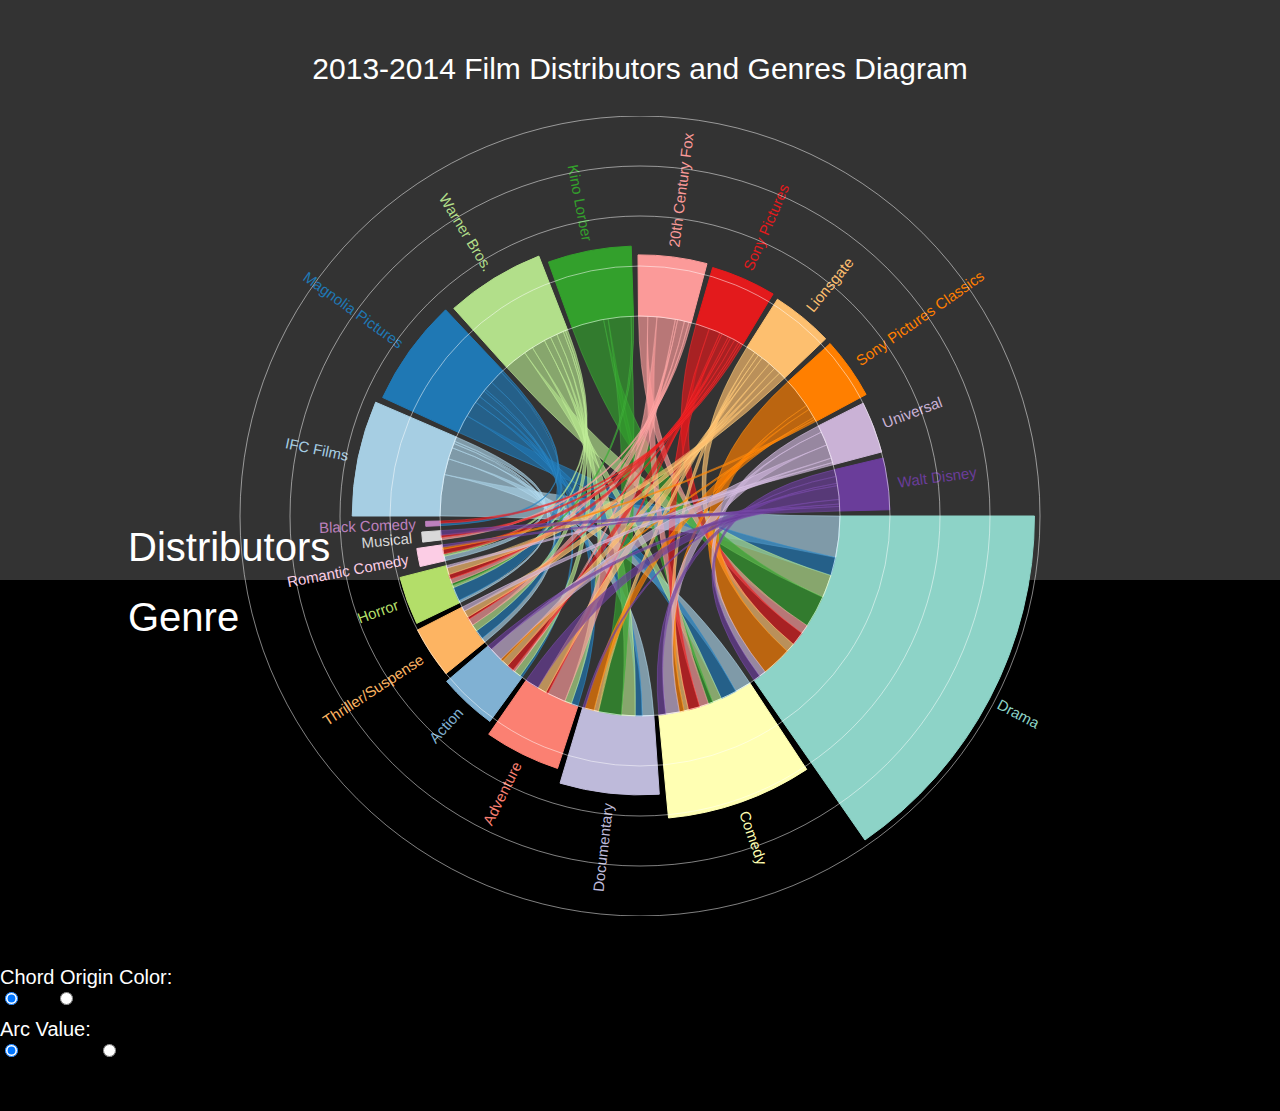
==== challenges/movies/index.html @ f397fecd "Chord Diagram" ====
<!DOCTYPE html>
<html lang="en">

<head>
  <meta http-equiv="Content-Type" content="text/html; charset=UTF-8"/>
  <meta name="viewport" content="width=device-width, initial-scale=1, maximum-scale=1.0"/>
  <title>Theodore Chin - Movie Genre and Distribution</title>
  <link rel='shortcut icon' href='/Portfolio/src/img/favicon.ico' type='image/x-icon'/ >
  <!-- CSS  -->
  <link href="https://fonts.googleapis.com/icon?family=Material+Icons" rel="stylesheet">
  <link href="/Portfolio/css/materialize.css" type="text/css" rel="stylesheet" media="screen,projection"/>
  <link href="/Portfolio/css/style.css" type="text/css" rel="stylesheet" media="screen,projection"/>

  <link rel="stylesheet" type="text/css" href="index.css">
  <link rel="stylesheet" href="jquery-ui/jquery-ui.css">
  <link rel="stylesheet" href="jqueryslider/css/iThing.css" type="text/css" />

  <!-- Required scripts -->
  <script src="jquery-ui/external/jquery/jquery.js"></script>
  <script src="jquery-ui/jquery-ui.min.js"></script>
  <script src="d3/d3.min.js"></script>
  <script src="jqueryslider/jQDateRangeSlider-min.js"></script>
  <script src="PapaParse/papaparse.min.js"></script>
  <script src="linqjs/dist/linq.js"></script>
  <!-- Visualization scripts -->
  <script src="chordchart.js"></script>
  <script src="linqtest.js"></script>
  <script src="ui.js"></script>
</head>

<body>
  <!--Navbar-->
  <nav role="navigation" id="layout-navbar">
  </nav>

  <!--Content-->
  <br>
  <br>
  <div id="rectangle">
    <p id="distLabel">Distributors</p>
    <p id="genreLabel">Genre</p>
  </div>
  <div id="header">2013-2014 Film Distributors and Genres Diagram</div>
  <div class="container">
    <div class="row">
      <div class="col m10">
        <div id="chart"></div>
      </div> 
      <div class="col m2">
        <div id="toggles">
          <div id="radioColor">
            <span id="colorButton">Chord Origin Color:</span>
            <br>
              <input type="radio" id="radioMovie" name="radioColor" checked="checked"><label for="radioMovie">Movies</label>
              <input type="radio" id="radioGenre" name="radioColor"><label for="radioGenre">Genre</label>
          </div>
          <br>
          <div id="radioValue">
            <span id="colorButton">Arc Value:</span>
            <br>
              <input type="radio" id="radioFilmCount" name="radioValue" checked="checked"><label for="radioFilmCount">Films Distributed</label>
              <input type="radio" id="radioGross" name="radioValue"><label for="radioGross">Total Grossing</label>
          </div>
          <div id="details">
          </div>
          <br>
          <br>
        </div>
      </div>
    </div>
  </div>

  <!--Footer-->
  <div id="layout-footer">
  </div>

  <!--  Scripts-->
  <script src="https://code.jquery.com/jquery-2.1.1.min.js"></script>
  <script src="/Portfolio/js/init.js"></script>
  <script src="/Portfolio/js/materialize.js"></script>

  </body>
</html>
---- challenges/movies/index.css ----
body {
  font: 10px sans-serif;
  background-color: #000;
  margin: 0px;
}

.chord path {
  fill-opacity: .67;
  stroke: #000;
  stroke-width: .5px;
}

#header {
    text-align: center;
    margin: 0 auto;
    font-size: 3em;
    padding: 1em;
}

#rectangle {
    position: absolute;
    background-color: #333;
    height: 580px;
    width: 100%;
    left: 0px;
    top: 0px;
    z-index:-1;
}

#distLabel {
  bottom: 10px;
}

#genreLabel {
  bottom: -60px;
}

#distLabel, #genreLabel {
  font-size: 40px;
  position: absolute;
  margin: 0px;
  left: 10%;
}

#chart {
	width: 1000px;
	height: 800px;
	margin: auto;
  margin-bottom: 50px;
}

#ui {
	padding: 50px;
}

#colorButton {
    font-size: 2em;
    margin-bottom: 1em;
}

#toggles {
    right: 25px;
    top: 80px;
    width: 250px;
}

.arcs {
  cursor: pointer;
}

#details {
    font-size: 11pt;
    margin-top: 10px;
    padding: 10px;
}

table, th, td {
    border: 1px solid #999;
    border-collapse: collapse;
    padding: 3px;
    background-color: #888;
}
td {
    text-align: right;
}

h2 {
  font-size: 14pt;
  text-decoration: underline;
}

#details, #colorButton, #header, #distLabel, #genreLabel {
  color: white;
}
---- challenges/movies/jqueryslider/css/iThing.css ----
/**
 * Theme for jQRangeSlider
 * Inspired by http://cssdeck.com/item/381/itunes-10-storage-bar
 *        and http://cssdeck.com/item/276/pure-css-arrow-with-border-tooltip
 */

.ui-rangeSlider{
  height: 30px;
  padding-top: 40px;
}

.ui-rangeSlider,
.ui-rangeSlider-container,
.ui-rangeSlider-arrow{
  -webkit-box-sizing:content-box;
     -moz-box-sizing:content-box;
          box-sizing:content-box;
}

.ui-rangeSlider-withArrows .ui-rangeSlider-container{
  margin: 0 15px;
}

.ui-rangeSlider-withArrows .ui-rangeSlider-container,
.ui-rangeSlider-noArrow .ui-rangeSlider-container,
.ui-rangeSlider-arrow{
  -webkit-box-shadow: inset 0px 4px 6px -2px RGBA(0,0,0,0.5);
     -moz-box-shadow: inset 0px 4px 6px -2px RGBA(0,0,0,0.5);
          box-shadow: inset 0px 4px 6px -2px RGBA(0,0,0,0.5);
}

.ui-rangeSlider-disabled.ui-rangeSlider-withArrows .ui-rangeSlider-container,
.ui-rangeSlider-disabled.ui-rangeSlider-noArrow .ui-rangeSlider-container,
.ui-rangeSlider-disabled .ui-rangeSlider-arrow{
  -webkit-box-shadow: inset 0px 4px 6px -2px RGBA(0,0,0,0.3);
     -moz-box-shadow: inset 0px 4px 6px -2px RGBA(0,0,0,0.3);
          box-shadow: inset 0px 4px 6px -2px RGBA(0,0,0,0.3);
}

.ui-rangeSlider-noArrow .ui-rangeSlider-container{
  -moz-border-radius: 4px;
  border-radius: 4px;
  border-left: solid 1px #515862;
  border-right: solid 1px #515862;
}

.ui-rangeSlider-disabled.ui-rangeSlider-noArrow .ui-rangeSlider-container{
  border-color: #8490a3;
}

.ui-rangeSlider-container,
.ui-rangeSlider-arrow{
 	height: 30px;

  border-top: solid 1px #232a32;
  border-bottom: solid 1px #6a7179;
}

.ui-rangeSlider-disabled .ui-rangeSlider-container,
.ui-rangeSlider-disabled .ui-rangeSlider-arrow{
  border-top-color: #49576b;
  border-bottom-color: #9ca7b3;
}

.ui-rangeSlider-container,
.ui-rangeSlider-arrow,
.ui-rangeSlider-label{
  background: #67707F;
  background: -moz-linear-gradient(top, #67707F 0%, #888DA0 100%);
  background: -webkit-gradient(linear, left top, left bottom, color-stop(0%,#67707F), color-stop(100%,#888DA0));
}

.ui-rangeSlider-disabled .ui-rangeSlider-container,
.ui-rangeSlider-disabled .ui-rangeSlider-arrow,
.ui-rangeSlider-disabled .ui-rangeSlider-label{
  background: #95a4bd;
  background: -moz-linear-gradient(top, #95a4bd 0%, #b2bbd8 100%);
  background: -webkit-gradient(linear, left top, left bottom, color-stop(0%,#95a4bd), color-stop(100%,#b2bbd8));
}

.ui-rangeSlider-arrow{
  width:14px;
  cursor:pointer;
}

.ui-rangeSlider-leftArrow{
  border-radius:4px 0 0 4px;
  border-left: solid 1px #515862;
}

.ui-rangeSlider-disabled .ui-rangeSlider-leftArrow{
 border-left-color: #8792a2; 
}

.ui-rangeSlider-rightArrow{
  border-radius:0 4px 4px 0;
  border-right: solid 1px #515862;
}

.ui-rangeSlider-disabled .ui-rangeSlider-rightArrow{
 border-right-color: #8792a2; 
}

.ui-rangeSlider-arrow-inner{
  position: absolute;
  top: 50%;
  border: 10px solid transparent;
  width:0;
  height:0;

  margin-top: -10px;
}

.ui-rangeSlider-leftArrow .ui-rangeSlider-arrow-inner{
  border-right:10px solid #a4a8b7;
  left: 0;
  margin-left: -8px;
}

.ui-rangeSlider-leftArrow:hover .ui-rangeSlider-arrow-inner{
  border-right:10px solid #b3b6c2;
}

.ui-rangeSlider-disabled .ui-rangeSlider-leftArrow .ui-rangeSlider-arrow-inner,
.ui-rangeSlider-disabled .ui-rangeSlider-leftArrow:hover .ui-rangeSlider-arrow-inner{
  border-right-color: #bbc0cf;
}

.ui-rangeSlider-rightArrow .ui-rangeSlider-arrow-inner{
  border-left:10px solid #a4a8b7;
  right: 0;
  margin-right: -8px;
}

.ui-rangeSlider-rightArrow:hover .ui-rangeSlider-arrow-inner{
  border-left:10px solid #b3b6c2;
}

.ui-rangeSlider-disabled .ui-rangeSlider-rightArrow .ui-rangeSlider-arrow-inner,
.ui-rangeSlider-disabled .ui-rangeSlider-rightArrow:hover .ui-rangeSlider-arrow-inner{
  border-left-color: #bbc0cf;
}

.ui-rangeSlider-innerBar{
  width: 110%;
  height: 100%;
  left: -10px;
  overflow: hidden;
}

.ui-rangeSlider-bar{
	background: #68a1d6;
  height: 29px;
  margin:1px 0;
  -moz-border-radius: 4px;
  border-radius: 4px;
  cursor:move;
	cursor:grab;
	cursor: -moz-grab;
  
	-webkit-box-shadow: inset 0 2px 6px RGBA(0,0,0,0.5);
     -moz-box-shadow: inset 0 2px 6px RGBA(0,0,0,0.5);
          box-shadow: inset 0 2px 6px RGBA(0,0,0,0.5);
}

.ui-rangeSlider-disabled .ui-rangeSlider-bar{
  background: #93aeca;

  -webkit-box-shadow: inset 0 2px 6px RGBA(0,0,0,0.3);
     -moz-box-shadow: inset 0 2px 6px RGBA(0,0,0,0.3);
          box-shadow: inset 0 2px 6px RGBA(0,0,0,0.3);
}

.ui-rangeSlider-handle{
	width:10px;
	height:30px;
	background: transparent;
	cursor:col-resize;
}

.ui-rangeSlider-label{
  padding: 5px 10px;
  bottom:40px;

  -moz-border-radius: 4px;
       border-radius: 4px;

  -webkit-box-shadow: 0px 1px 0px #c2c5d6;
     -moz-box-shadow: 0px 1px 0px #c2c5d6;
          box-shadow: 0px 1px 0px #c2c5d6;

  color:white;
  font-size:15px;

  cursor:col-resize;
}

.ui-rangeSlider-label-inner{
  position: absolute;
  top: 100%;
  left: 50%;
  display: block;
  z-index:99;
  border-left: 10px solid transparent;
  border-right: 10px solid transparent;

  margin-left: -10px;
  border-top: 10px solid #888DA0;
}

.ui-rangeSlider-disabled .ui-rangeSlider-label-inner{
  border-top-color: #b2bbd8; 
}

.ui-editRangeSlider-inputValue{
  width:2em;
  text-align:center;
  font-size:15px;
}

.ui-rangeSlider .ui-ruler-scale{
  position:absolute;
  top:0;
  left:0;
  bottom:0;
  right:0;
}

.ui-rangeSlider .ui-ruler-tick { 
  float: left; 
}

.ui-rangeSlider .ui-ruler-scale0 .ui-ruler-tick-inner{
  color:white;
  margin-top:1px;
  border-left: 1px solid white;
  height:29px;
  padding-left:2px;
  position:relative;
}

.ui-rangeSlider .ui-ruler-scale0 .ui-ruler-tick-label{
  position:absolute;
  bottom: 6px;
}

.ui-rangeSlider .ui-ruler-scale1 .ui-ruler-tick-inner{
  border-left:1px solid white;
  margin-top: 25px;
  height: 5px;
}
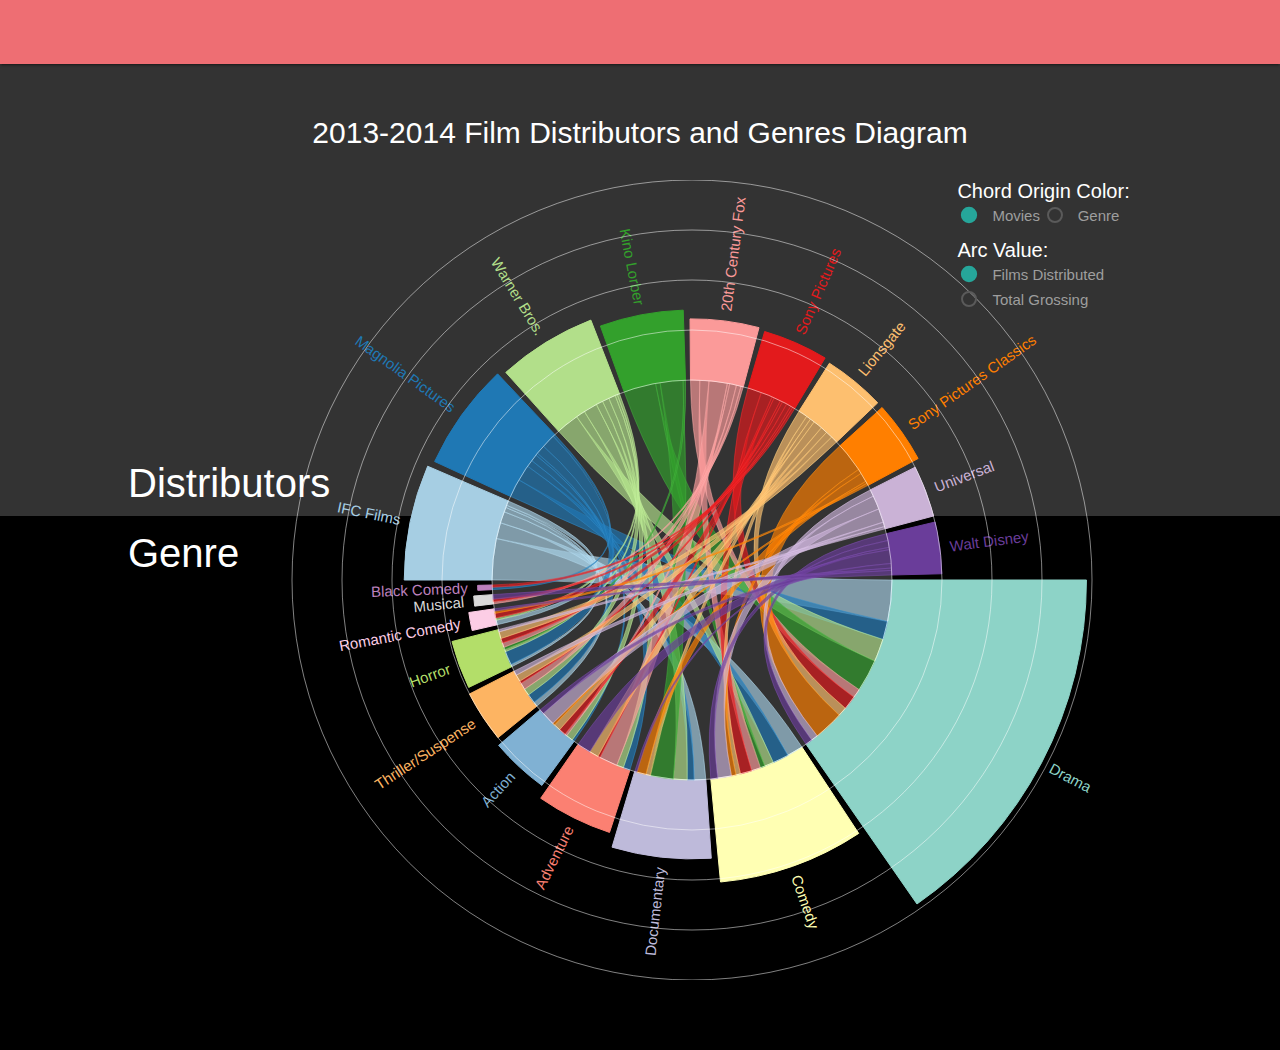
==== commit 6386a906: "chord fix" ====
--- a/challenges/movies/index.html
+++ b/challenges/movies/index.html
@@ -4,12 +4,12 @@
 <head>
   <meta http-equiv="Content-Type" content="text/html; charset=UTF-8"/>
   <meta name="viewport" content="width=device-width, initial-scale=1, maximum-scale=1.0"/>
-  <title>Theodore Chin - Movie Genre and Distribution</title>
+  <title>Kevin Yan & Theodore Chin - Movie Genre and Distribution</title>
   <link rel='shortcut icon' href='/Portfolio/src/img/favicon.ico' type='image/x-icon'/ >
   <!-- CSS  -->
   <link href="https://fonts.googleapis.com/icon?family=Material+Icons" rel="stylesheet">
-  <link href="/Portfolio/css/materialize.css" type="text/css" rel="stylesheet" media="screen,projection"/>
-  <link href="/Portfolio/css/style.css" type="text/css" rel="stylesheet" media="screen,projection"/>
+  <link href="/materialize/css/materialize.css" type="text/css" rel="stylesheet" media="screen,projection"/>
+  <!-- <link href="/Portfolio/css/style.css" type="text/css" rel="stylesheet" media="screen,projection"/> -->
 
   <link rel="stylesheet" type="text/css" href="index.css">
   <link rel="stylesheet" href="jquery-ui/jquery-ui.css">
@@ -76,8 +76,8 @@
 
   <!--  Scripts-->
   <script src="https://code.jquery.com/jquery-2.1.1.min.js"></script>
-  <script src="/Portfolio/js/init.js"></script>
-  <script src="/Portfolio/js/materialize.js"></script>
+  <!-- <script src="/Portfolio/js/init.js"></script> -->
+  <script src="/materialize/js/materialize.js"></script>
 
   </body>
 </html>--- a/challenges/movies/index.css
+++ b/challenges/movies/index.css
@@ -20,7 +20,7 @@
 #rectangle {
     position: absolute;
     background-color: #333;
-    height: 580px;
+    height: 516px;
     width: 100%;
     left: 0px;
     top: 0px;
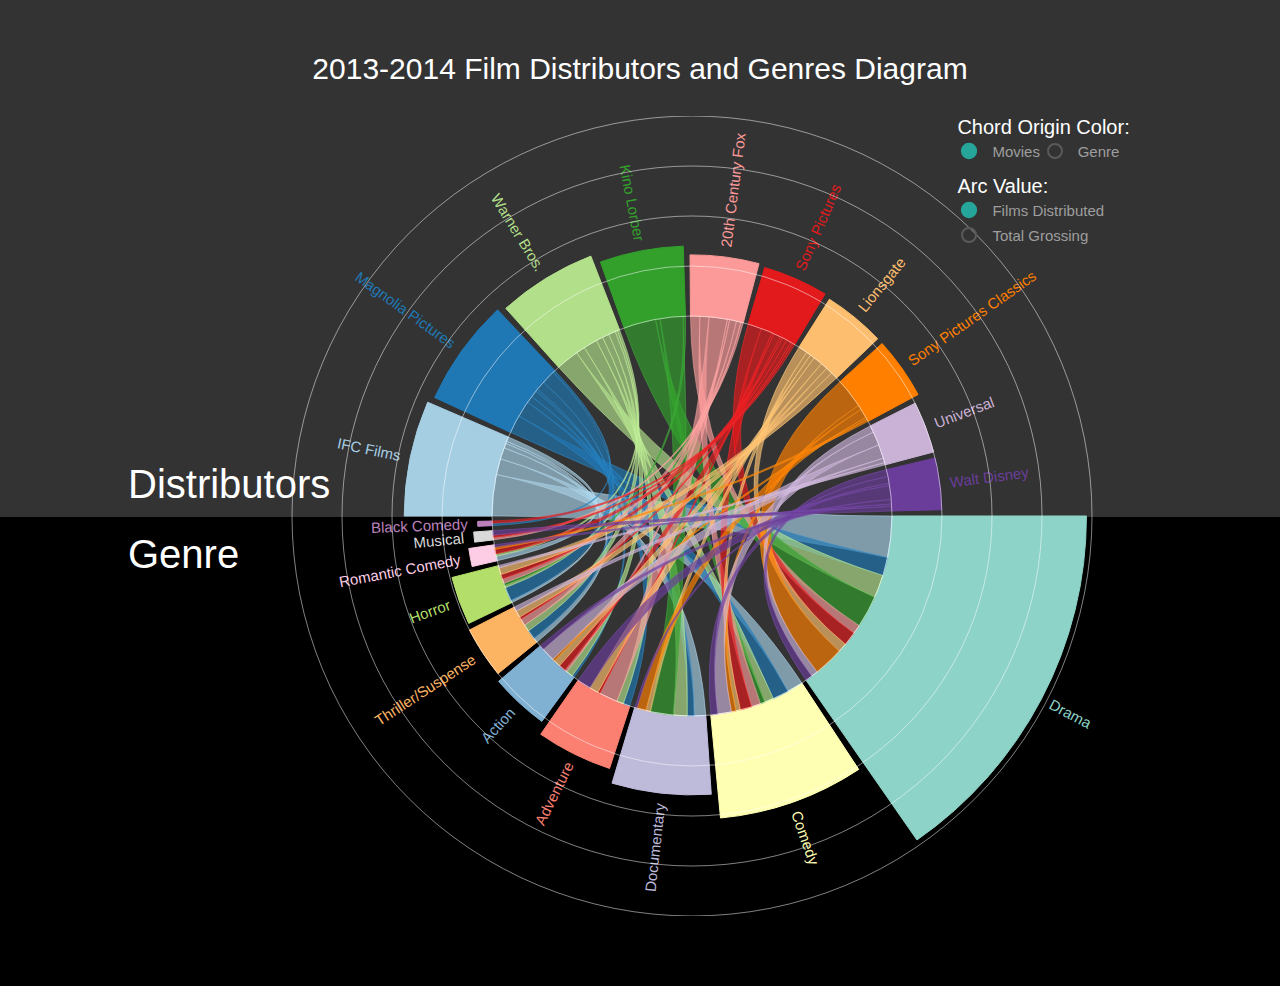
==== commit 3119cf09: "chord fix 2" ====
--- a/challenges/movies/index.html
+++ b/challenges/movies/index.html
@@ -29,9 +29,6 @@
 </head>
 
 <body>
-  <!--Navbar-->
-  <nav role="navigation" id="layout-navbar">
-  </nav>
 
   <!--Content-->
   <br>
--- a/challenges/movies/index.css
+++ b/challenges/movies/index.css
@@ -20,7 +20,7 @@
 #rectangle {
     position: absolute;
     background-color: #333;
-    height: 516px;
+    height: 517px;
     width: 100%;
     left: 0px;
     top: 0px;
